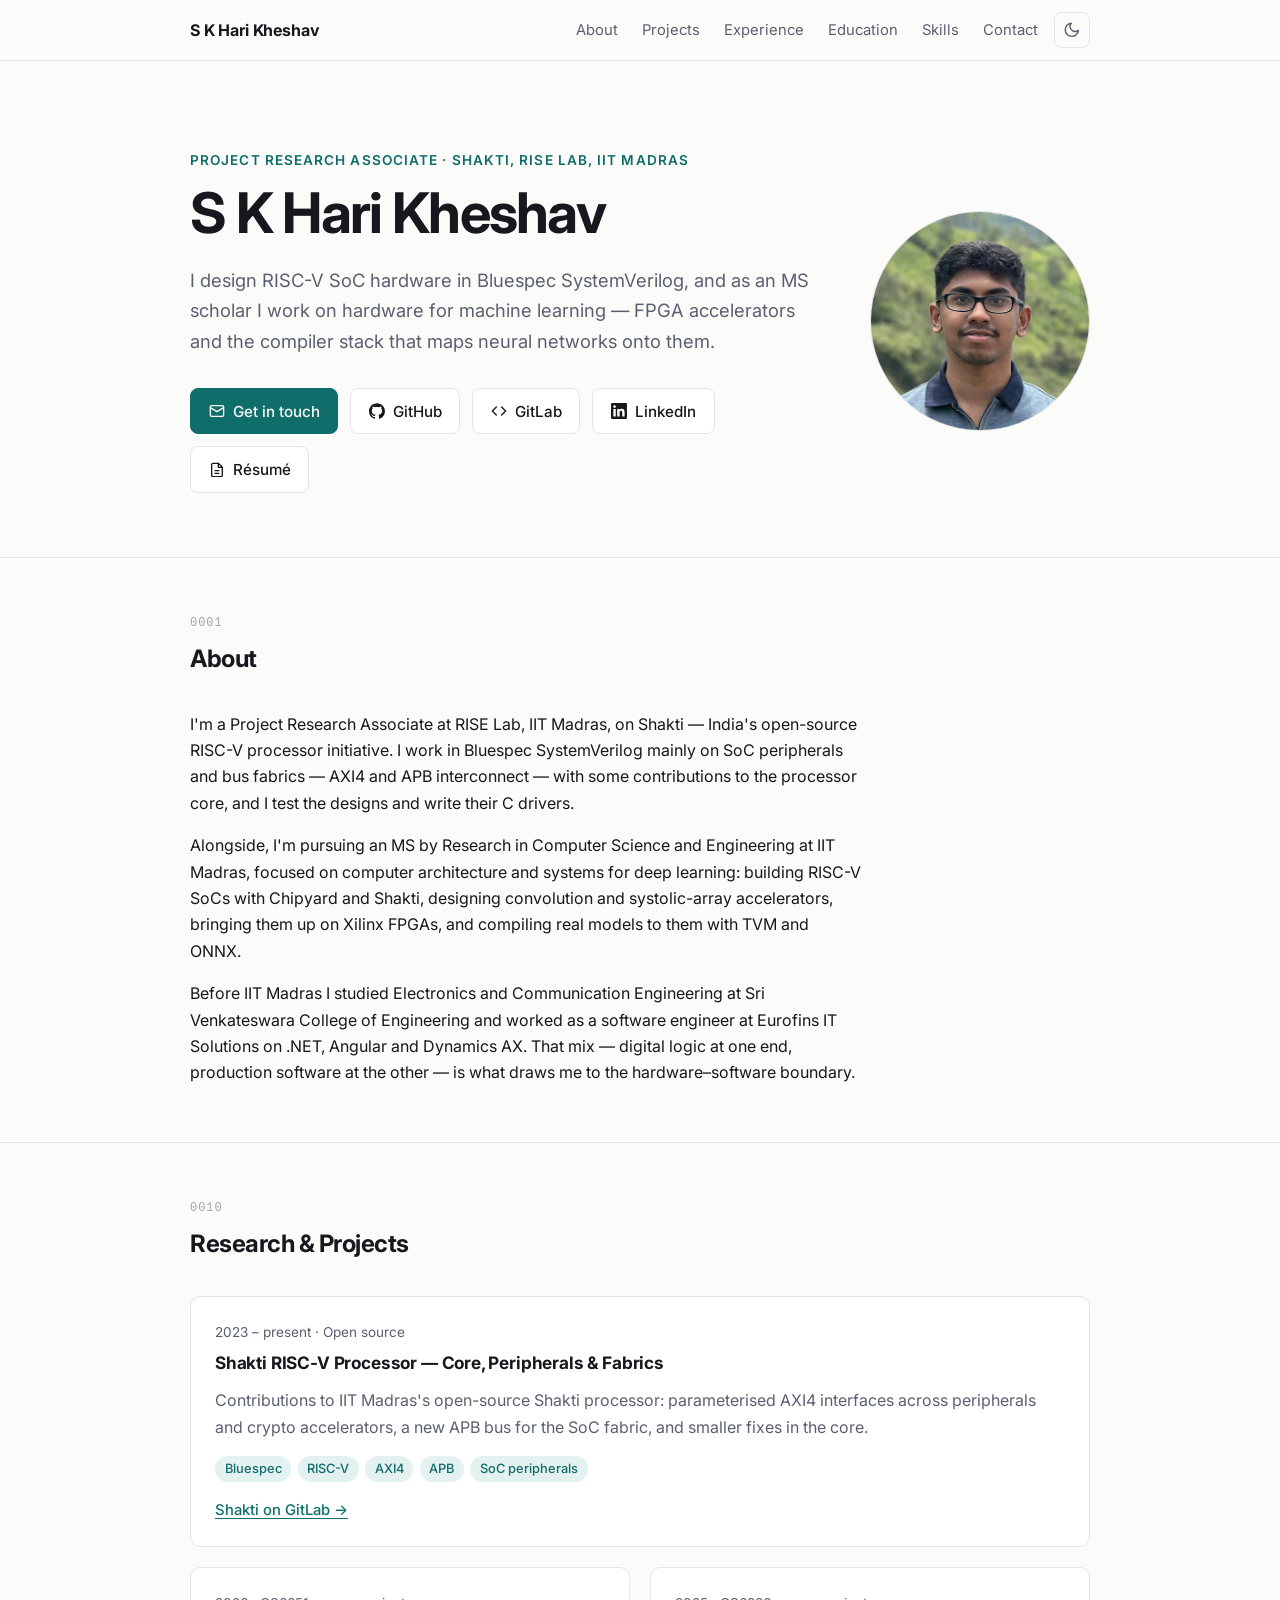
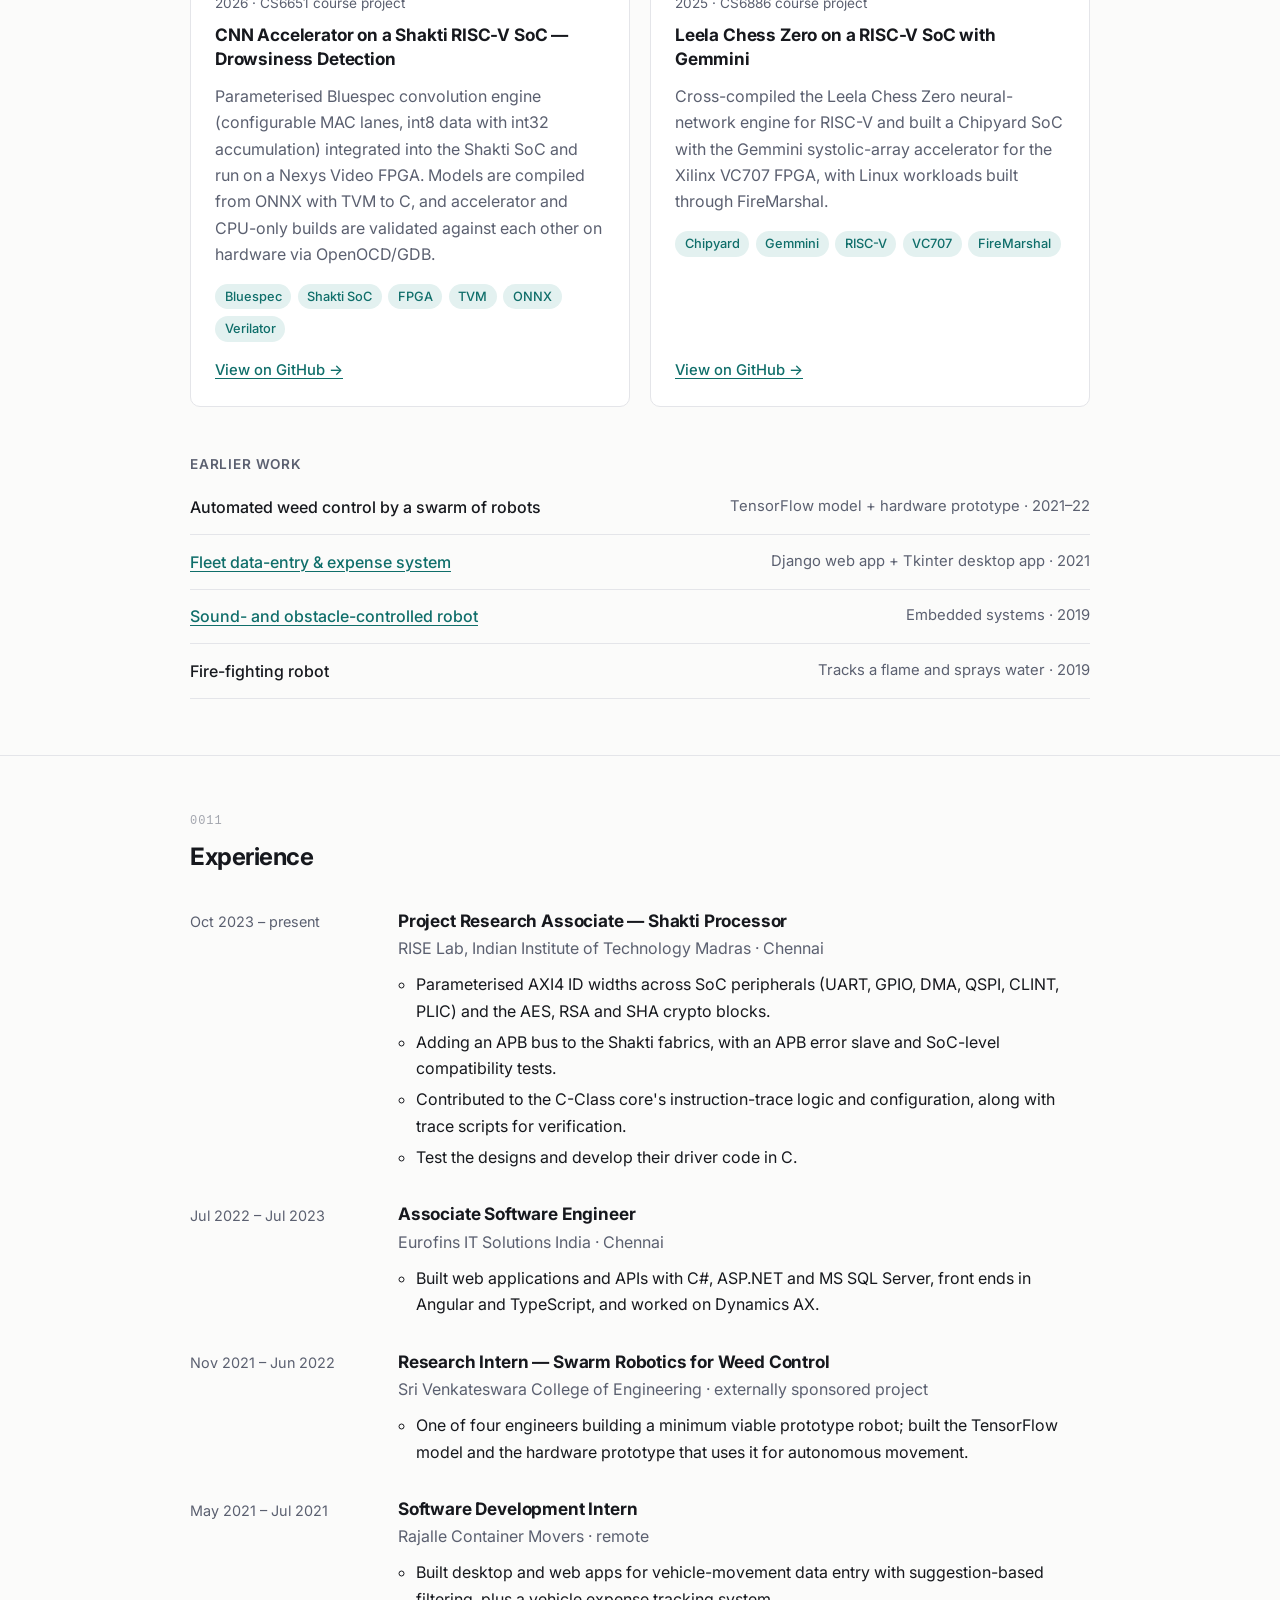
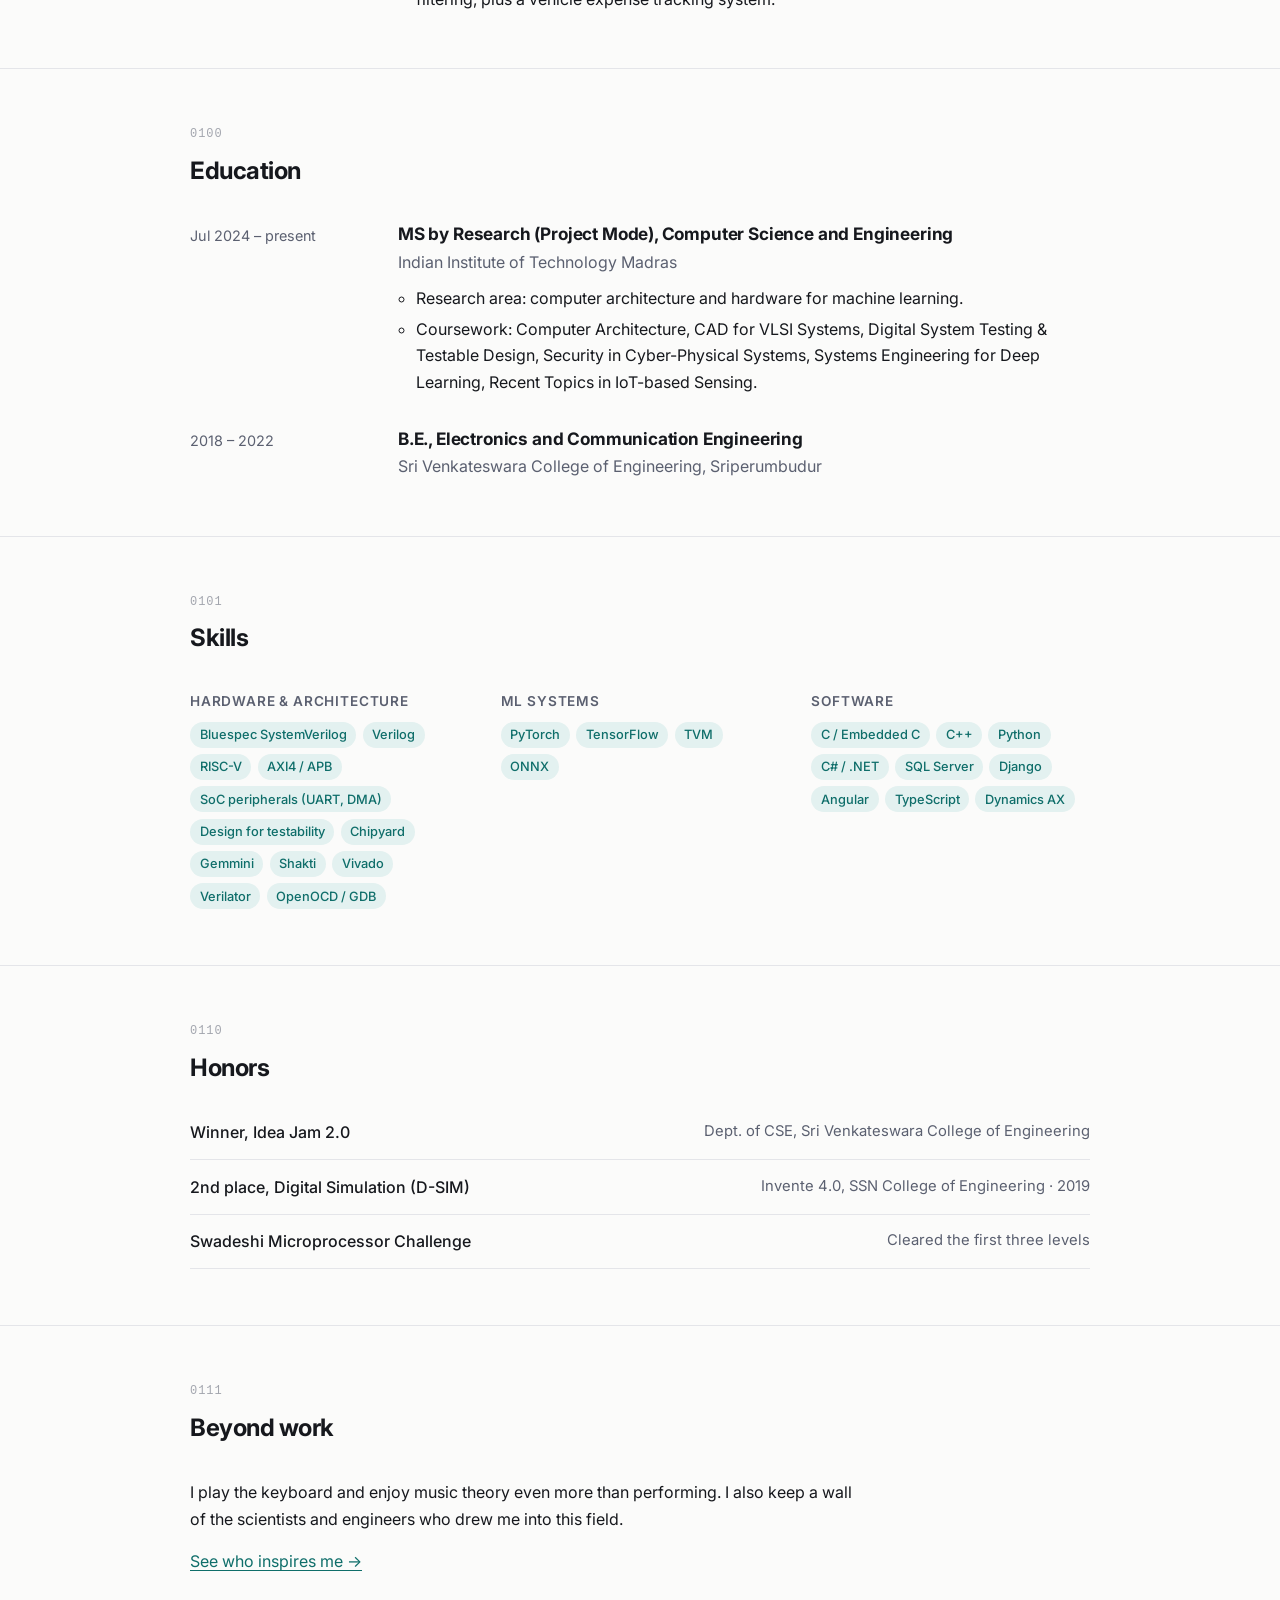
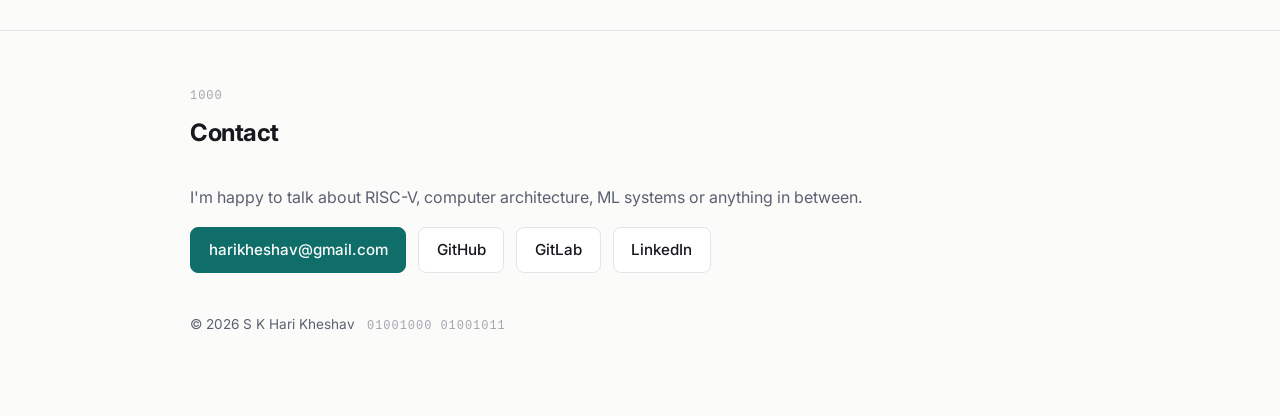
==== index.html @ cce59ae5 "Professional portfolio site" ====
<!DOCTYPE html>
<html lang="en">
<head>
  <meta charset="utf-8">
  <meta name="viewport" content="width=device-width, initial-scale=1">
  <title>S K Hari Kheshav — Hardware for Machine Learning</title>
  <meta name="description" content="S K Hari Kheshav — Project Research Associate on the Shakti processor team at RISE Lab, IIT Madras, and MS scholar working on RISC-V SoCs and hardware for machine learning.">
  <link rel="canonical" href="https://harikheshav.github.io/portfolio/">
  <link rel="icon" href="favicon.svg" type="image/svg+xml">
  <link rel="icon" href="favicon-32.png" type="image/png" sizes="32x32">
  <link rel="apple-touch-icon" href="apple-touch-icon.png">
  <meta name="theme-color" content="#0f6e6a">
  <meta property="og:type" content="website">
  <meta property="og:url" content="https://harikheshav.github.io/portfolio/">
  <meta property="og:title" content="S K Hari Kheshav — Hardware for Machine Learning">
  <meta property="og:description" content="Project Research Associate on Shakti at RISE Lab, IIT Madras. RISC-V SoCs, Bluespec SystemVerilog and hardware for machine learning.">
  <meta property="og:image" content="https://harikheshav.github.io/portfolio/og-image.png">
  <meta property="og:image:width" content="1200">
  <meta property="og:image:height" content="630">
  <meta property="og:image:alt" content="S K Hari Kheshav — RISC-V SoCs, Bluespec SystemVerilog, hardware for ML">
  <meta name="twitter:card" content="summary_large_image">
  <link rel="preconnect" href="https://fonts.googleapis.com">
  <link rel="preconnect" href="https://fonts.gstatic.com" crossorigin>
  <link href="https://fonts.googleapis.com/css2?family=Inter:wght@400;500;600;700&display=swap" rel="stylesheet">
  <script>
    // Apply a saved theme before first paint to avoid a flash
    try { const t = localStorage.getItem('theme'); if (t) document.documentElement.dataset.theme = t; } catch (e) {}
  </script>
  <link rel="stylesheet" href="style.css">
</head>
<body>
  <header class="site-header">
    <nav class="container" aria-label="Main">
      <a class="brand" href="#top">S K Hari Kheshav</a>
      <button class="theme-toggle" type="button" aria-label="Toggle dark mode">
        <svg class="moon" viewBox="0 0 24 24" aria-hidden="true"><path d="M21 12.8A9 9 0 1 1 11.2 3a7 7 0 0 0 9.8 9.8z"/></svg>
        <svg class="sun" viewBox="0 0 24 24" aria-hidden="true"><circle cx="12" cy="12" r="4"/><path d="M12 2v2M12 20v2M4.9 4.9l1.4 1.4M17.7 17.7l1.4 1.4M2 12h2M20 12h2M4.9 19.1l1.4-1.4M17.7 6.3l1.4-1.4"/></svg>
      </button>
      <button class="menu-toggle" type="button" aria-expanded="false" aria-controls="site-menu" aria-label="Menu">
        <svg viewBox="0 0 24 24" aria-hidden="true"><path class="bars" d="M4 7h16M4 12h16M4 17h16"/><path class="cross" d="M6 6l12 12M18 6 6 18"/></svg>
      </button>
      <ul id="site-menu">
        <li><a href="#about">About</a></li>
        <li><a href="#projects">Projects</a></li>
        <li><a href="#experience">Experience</a></li>
        <li><a href="#education">Education</a></li>
        <li><a href="#skills">Skills</a></li>
        <li><a href="#contact">Contact</a></li>
      </ul>
    </nav>
  </header>

  <main id="top">
    <div class="hero container">
      <picture class="avatar">
        <source srcset="profile.webp" type="image/webp">
        <img src="profile.jpg" alt="S K Hari Kheshav" width="480" height="480">
      </picture>
      <div class="hero-text">
      <p class="eyebrow">Project Research Associate · Shakti, RISE Lab, IIT Madras</p>
      <h1>S K Hari Kheshav</h1>
      <p class="lede">I design RISC-V SoC hardware in Bluespec SystemVerilog, and as an MS scholar I work on hardware for machine learning — FPGA accelerators and the compiler stack that maps neural networks onto them.</p>
      <div class="actions">
        <a class="btn primary" href="mailto:harikheshav@gmail.com">
          <svg class="stroke" viewBox="0 0 24 24" aria-hidden="true"><rect x="2" y="4" width="20" height="16" rx="2"/><path d="m22 7-10 6L2 7"/></svg>
          Get in touch
        </a>
        <a class="btn" href="https://github.com/Harikheshav" target="_blank" rel="noopener">
          <svg viewBox="0 0 24 24" aria-hidden="true"><path d="M12 .297c-6.63 0-12 5.373-12 12 0 5.303 3.438 9.8 8.205 11.385.6.113.82-.258.82-.577 0-.285-.01-1.04-.015-2.04-3.338.724-4.042-1.61-4.042-1.61C4.422 18.07 3.633 17.7 3.633 17.7c-1.087-.744.084-.729.084-.729 1.205.084 1.838 1.236 1.838 1.236 1.07 1.835 2.809 1.305 3.495.998.108-.776.417-1.305.76-1.605-2.665-.3-5.466-1.332-5.466-5.93 0-1.31.465-2.38 1.235-3.22-.135-.303-.54-1.523.105-3.176 0 0 1.005-.322 3.3 1.23.96-.267 1.98-.399 3-.405 1.02.006 2.04.138 3 .405 2.28-1.552 3.285-1.23 3.285-1.23.645 1.653.24 2.873.12 3.176.765.84 1.23 1.91 1.23 3.22 0 4.61-2.805 5.625-5.475 5.92.42.36.81 1.096.81 2.22 0 1.606-.015 2.896-.015 3.286 0 .315.21.69.825.57C20.565 22.092 24 17.592 24 12.297c0-6.627-5.373-12-12-12"/></svg>
          GitHub
        </a>
        <a class="btn" href="https://gitlab.com/harikheshav" target="_blank" rel="noopener">
          <svg class="stroke" viewBox="0 0 24 24" aria-hidden="true"><path d="m16 18 6-6-6-6M8 6l-6 6 6 6"/></svg>
          GitLab
        </a>
        <a class="btn" href="https://www.linkedin.com/in/hari-kheshav-s-k-464154171/" target="_blank" rel="noopener">
          <svg viewBox="0 0 24 24" aria-hidden="true"><path d="M20.447 20.452h-3.554v-5.569c0-1.328-.027-3.037-1.852-3.037-1.853 0-2.136 1.445-2.136 2.939v5.667H9.351V9h3.414v1.561h.046c.477-.9 1.637-1.85 3.37-1.85 3.601 0 4.267 2.37 4.267 5.455v6.286zM5.337 7.433c-1.144 0-2.063-.926-2.063-2.065 0-1.138.92-2.063 2.063-2.063 1.14 0 2.064.925 2.064 2.063 0 1.139-.925 2.065-2.064 2.065zm1.782 13.019H3.555V9h3.564v11.452zM22.225 0H1.771C.792 0 0 .774 0 1.729v20.542C0 23.227.792 24 1.771 24h20.451C23.2 24 24 23.227 24 22.271V1.729C24 .774 23.2 0 22.222 0h.003z"/></svg>
          LinkedIn
        </a>
        <a class="btn" href="Resume.pdf" target="_blank" rel="noopener">
          <svg class="stroke" viewBox="0 0 24 24" aria-hidden="true"><path d="M14 2H6a2 2 0 0 0-2 2v16a2 2 0 0 0 2 2h12a2 2 0 0 0 2-2V8z"/><path d="M14 2v6h6M9 13h6M9 17h6"/></svg>
          Résumé
        </a>
      </div>
      </div>
    </div>

    <section id="about">
      <div class="container">
        <h2><span class="bin" aria-hidden="true">0001</span>About</h2>
        <div class="prose">
          <p>I'm a Project Research Associate at RISE Lab, IIT Madras, on Shakti — India's open-source RISC-V processor initiative. I work in Bluespec SystemVerilog mainly on SoC peripherals and bus fabrics — AXI4 and APB interconnect — with some contributions to the processor core, and I test the designs and write their C drivers.</p>
          <p>Alongside, I'm pursuing an MS by Research in Computer Science and Engineering at IIT Madras, focused on computer architecture and systems for deep learning: building RISC-V SoCs with Chipyard and Shakti, designing convolution and systolic-array accelerators, bringing them up on Xilinx FPGAs, and compiling real models to them with TVM and ONNX.</p>
          <p>Before IIT Madras I studied Electronics and Communication Engineering at Sri Venkateswara College of Engineering and worked as a software engineer at Eurofins IT Solutions on .NET, Angular and Dynamics AX. That mix — digital logic at one end, production software at the other — is what draws me to the hardware–software boundary.</p>
        </div>
      </div>
    </section>

    <section id="projects">
      <div class="container">
        <h2><span class="bin" aria-hidden="true">0010</span>Research &amp; Projects</h2>
        <div class="cards">
          <article class="card featured">
            <p class="meta">2023 – present · Open source</p>
            <h3>Shakti RISC-V Processor — Core, Peripherals &amp; Fabrics</h3>
            <p>Contributions to IIT Madras's open-source Shakti processor: parameterised AXI4 interfaces across peripherals and crypto accelerators, a new APB bus for the SoC fabric, and smaller fixes in the core.</p>
            <ul class="tags"><li>Bluespec</li><li>RISC-V</li><li>AXI4</li><li>APB</li><li>SoC peripherals</li></ul>
            <p class="links"><a href="https://gitlab.com/shaktiproject" target="_blank" rel="noopener">Shakti on GitLab →</a></p>
          </article>

          <article class="card">
            <p class="meta">2026 · CS6651 course project</p>
            <h3>CNN Accelerator on a Shakti RISC-V SoC — Drowsiness Detection</h3>
            <p>Parameterised Bluespec convolution engine (configurable MAC lanes, int8 data with int32 accumulation) integrated into the Shakti SoC and run on a Nexys Video FPGA. Models are compiled from ONNX with TVM to C, and accelerator and CPU-only builds are validated against each other on hardware via OpenOCD/GDB.</p>
            <ul class="tags"><li>Bluespec</li><li>Shakti SoC</li><li>FPGA</li><li>TVM</li><li>ONNX</li><li>Verilator</li></ul>
            <p class="links"><a href="https://github.com/Harikheshav/Drowsiness-Detection" target="_blank" rel="noopener">View on GitHub →</a></p>
          </article>

          <article class="card">
            <p class="meta">2025 · CS6886 course project</p>
            <h3>Leela Chess Zero on a RISC-V SoC with Gemmini</h3>
            <p>Cross-compiled the Leela Chess Zero neural-network engine for RISC-V and built a Chipyard SoC with the Gemmini systolic-array accelerator for the Xilinx VC707 FPGA, with Linux workloads built through FireMarshal.</p>
            <ul class="tags"><li>Chipyard</li><li>Gemmini</li><li>RISC-V</li><li>VC707</li><li>FireMarshal</li></ul>
            <p class="links"><a href="https://github.com/Harikheshav/CS6886_CourseProject" target="_blank" rel="noopener">View on GitHub →</a></p>
          </article>
        </div>

        <h3 class="subhead">Earlier work</h3>
        <ul class="compact">
          <li>
            <span class="what">Automated weed control by a swarm of robots</span>
            <span class="detail">TensorFlow model + hardware prototype · 2021–22</span>
          </li>
          <li>
            <span class="what"><a href="https://github.com/Harikheshav/RCM_Specifics_2.0" target="_blank" rel="noopener">Fleet data-entry &amp; expense system</a></span>
            <span class="detail">Django web app + Tkinter desktop app · 2021</span>
          </li>
          <li>
            <span class="what"><a href="https://www.youtube.com/watch?v=8vL616bVkdg" target="_blank" rel="noopener">Sound- and obstacle-controlled robot</a></span>
            <span class="detail">Embedded systems · 2019</span>
          </li>
          <li>
            <span class="what">Fire-fighting robot</span>
            <span class="detail">Tracks a flame and sprays water · 2019</span>
          </li>
        </ul>
      </div>
    </section>

    <section id="experience">
      <div class="container">
        <h2><span class="bin" aria-hidden="true">0011</span>Experience</h2>
        <ol class="entries">
          <li class="entry">
            <span class="when">Oct 2023 – present</span>
            <div>
              <h3>Project Research Associate — Shakti Processor</h3>
              <p class="org">RISE Lab, Indian Institute of Technology Madras · Chennai</p>
              <ul>
                <li>Parameterised AXI4 ID widths across SoC peripherals (UART, GPIO, DMA, QSPI, CLINT, PLIC) and the AES, RSA and SHA crypto blocks.</li>
                <li>Adding an APB bus to the Shakti fabrics, with an APB error slave and SoC-level compatibility tests.</li>
                <li>Contributed to the C-Class core's instruction-trace logic and configuration, along with trace scripts for verification.</li>
                <li>Test the designs and develop their driver code in C.</li>
              </ul>
            </div>
          </li>
          <li class="entry">
            <span class="when">Jul 2022 – Jul 2023</span>
            <div>
              <h3>Associate Software Engineer</h3>
              <p class="org">Eurofins IT Solutions India · Chennai</p>
              <ul>
                <li>Built web applications and APIs with C#, ASP.NET and MS SQL Server, front ends in Angular and TypeScript, and worked on Dynamics AX.</li>
              </ul>
            </div>
          </li>
          <li class="entry">
            <span class="when">Nov 2021 – Jun 2022</span>
            <div>
              <h3>Research Intern — Swarm Robotics for Weed Control</h3>
              <p class="org">Sri Venkateswara College of Engineering · externally sponsored project</p>
              <ul>
                <li>One of four engineers building a minimum viable prototype robot; built the TensorFlow model and the hardware prototype that uses it for autonomous movement.</li>
              </ul>
            </div>
          </li>
          <li class="entry">
            <span class="when">May 2021 – Jul 2021</span>
            <div>
              <h3>Software Development Intern</h3>
              <p class="org">Rajalle Container Movers · remote</p>
              <ul>
                <li>Built desktop and web apps for vehicle-movement data entry with suggestion-based filtering, plus a vehicle expense tracking system.</li>
              </ul>
            </div>
          </li>
        </ol>
      </div>
    </section>

    <section id="education">
      <div class="container">
        <h2><span class="bin" aria-hidden="true">0100</span>Education</h2>
        <ol class="entries">
          <li class="entry">
            <span class="when">Jul 2024 – present</span>
            <div>
              <h3>MS by Research (Project Mode), Computer Science and Engineering</h3>
              <p class="org">Indian Institute of Technology Madras</p>
              <ul>
                <li>Research area: computer architecture and hardware for machine learning.</li>
                <li>Coursework: Computer Architecture, CAD for VLSI Systems, Digital System Testing &amp; Testable Design, Security in Cyber-Physical Systems, Systems Engineering for Deep Learning, Recent Topics in IoT-based Sensing.</li>
              </ul>
            </div>
          </li>
          <li class="entry">
            <span class="when">2018 – 2022</span>
            <div>
              <h3>B.E., Electronics and Communication Engineering</h3>
              <p class="org">Sri Venkateswara College of Engineering, Sriperumbudur</p>
            </div>
          </li>
        </ol>
      </div>
    </section>

    <section id="skills">
      <div class="container">
        <h2><span class="bin" aria-hidden="true">0101</span>Skills</h2>
        <dl class="skills">
          <div>
            <dt>Hardware &amp; architecture</dt>
            <dd><ul class="tags"><li>Bluespec SystemVerilog</li><li>Verilog</li><li>RISC-V</li><li>AXI4 / APB</li><li>SoC peripherals (UART, DMA)</li><li>Design for testability</li><li>Chipyard</li><li>Gemmini</li><li>Shakti</li><li>Vivado</li><li>Verilator</li><li>OpenOCD / GDB</li></ul></dd>
          </div>
          <div>
            <dt>ML systems</dt>
            <dd><ul class="tags"><li>PyTorch</li><li>TensorFlow</li><li>TVM</li><li>ONNX</li></ul></dd>
          </div>
          <div>
            <dt>Software</dt>
            <dd><ul class="tags"><li>C / Embedded C</li><li>C++</li><li>Python</li><li>C# / .NET</li><li>SQL Server</li><li>Django</li><li>Angular</li><li>TypeScript</li><li>Dynamics AX</li></ul></dd>
          </div>
        </dl>
      </div>
    </section>

    <section id="honors">
      <div class="container">
        <h2><span class="bin" aria-hidden="true">0110</span>Honors</h2>
        <ul class="compact">
          <li>
            <span class="what">Winner, Idea Jam 2.0</span>
            <span class="detail">Dept. of CSE, Sri Venkateswara College of Engineering</span>
          </li>
          <li>
            <span class="what">2nd place, Digital Simulation (D-SIM)</span>
            <span class="detail">Invente 4.0, SSN College of Engineering · 2019</span>
          </li>
          <li>
            <span class="what">Swadeshi Microprocessor Challenge</span>
            <span class="detail">Cleared the first three levels</span>
          </li>
        </ul>
      </div>
    </section>

    <section id="beyond">
      <div class="container">
        <h2><span class="bin" aria-hidden="true">0111</span>Beyond work</h2>
        <div class="prose">
          <p>I play the keyboard and enjoy music theory even more than performing. I also keep a wall of the scientists and engineers who drew me into this field.</p>
          <p><a href="inspirations.html">See who inspires me →</a></p>
        </div>
      </div>
    </section>
  </main>

  <footer class="site-footer" id="contact">
    <div class="container">
      <h2><span class="bin" aria-hidden="true">1000</span>Contact</h2>
      <p class="prose muted">I'm happy to talk about RISC-V, computer architecture, ML systems or anything in between.</p>
      <div class="actions">
        <a class="btn primary" href="mailto:harikheshav@gmail.com">harikheshav@gmail.com</a>
        <a class="btn" href="https://github.com/Harikheshav" target="_blank" rel="noopener">GitHub</a>
        <a class="btn" href="https://gitlab.com/harikheshav" target="_blank" rel="noopener">GitLab</a>
        <a class="btn" href="https://www.linkedin.com/in/hari-kheshav-s-k-464154171/" target="_blank" rel="noopener">LinkedIn</a>
      </div>
      <p class="fine">© 2026 S K Hari Kheshav <span class="bin-sig" title="HK" aria-hidden="true">01001000 01001011</span></p>
    </div>
  </footer>

  <script>
    // Theme toggle: flip between light and dark and remember the choice
    const root = document.documentElement;
    const dark = window.matchMedia('(prefers-color-scheme: dark)');
    document.querySelector('.theme-toggle').addEventListener('click', () => {
      const current = root.dataset.theme || (dark.matches ? 'dark' : 'light');
      const next = current === 'dark' ? 'light' : 'dark';
      root.dataset.theme = next;
      try { localStorage.setItem('theme', next); } catch (e) {}
    });

    // Mobile menu: toggle, and close after choosing a section or pressing Escape
    const toggle = document.querySelector('.menu-toggle');
    const menu = document.getElementById('site-menu');
    const setOpen = open => {
      toggle.setAttribute('aria-expanded', open);
      menu.classList.toggle('open', open);
    };
    toggle.addEventListener('click', () => setOpen(toggle.getAttribute('aria-expanded') !== 'true'));
    menu.addEventListener('click', e => { if (e.target.closest('a')) setOpen(false); });
    document.addEventListener('keydown', e => {
      if (e.key === 'Escape' && menu.classList.contains('open')) { setOpen(false); toggle.focus(); }
    });
  </script>
</body>
</html>
---- style.css ----
*, *::before, *::after { box-sizing: border-box; }

:root {
  --bg: #fbfbfa;
  --surface: #ffffff;
  --text: #16181d;
  --muted: #5b6070;
  --border: #e4e5e9;
  --accent: #0f6e6a;
  --accent-soft: #e3f1f0;
  --radius: 10px;
  --max: 940px;
  color-scheme: light;
}

/* Dark theme: chosen with the toggle, or by the system when no choice is saved */
:root[data-theme="dark"] {
  --bg: #0f1115;
  --surface: #161920;
  --text: #e8e9ec;
  --muted: #9aa0ad;
  --border: #262a33;
  --accent: #4fc1b9;
  --accent-soft: #15302f;
  color-scheme: dark;
}

@media (prefers-color-scheme: dark) {
  :root:not([data-theme="light"]) {
    --bg: #0f1115;
    --surface: #161920;
    --text: #e8e9ec;
    --muted: #9aa0ad;
    --border: #262a33;
    --accent: #4fc1b9;
    --accent-soft: #15302f;
    color-scheme: dark;
  }
}

html { scroll-behavior: smooth; scroll-padding-top: 4.5rem; }

@media (prefers-reduced-motion: reduce) {
  html { scroll-behavior: auto; }
}

body {
  margin: 0;
  font-family: "Inter", system-ui, -apple-system, "Segoe UI", Roboto, sans-serif;
  font-size: 1rem;
  line-height: 1.65;
  color: var(--text);
  background: var(--bg);
  -webkit-font-smoothing: antialiased;
}

a { color: var(--accent); text-underline-offset: 3px; }

a:hover { text-decoration-thickness: 2px; }

:focus-visible {
  outline: 2px solid var(--accent);
  outline-offset: 3px;
  border-radius: 4px;
}

.container {
  max-width: var(--max);
  margin: 0 auto;
  padding: 0 1.25rem;
}

/* ---------- Header ---------- */

.site-header {
  position: sticky;
  top: 0;
  z-index: 10;
  background: color-mix(in srgb, var(--bg) 85%, transparent);
  backdrop-filter: saturate(180%) blur(10px);
  border-bottom: 1px solid var(--border);
}

.site-header .container {
  display: flex;
  align-items: center;
  justify-content: space-between;
  gap: 1rem;
  height: 3.75rem;
}

.brand {
  margin-right: auto;
  font-weight: 700;
  letter-spacing: -0.01em;
  color: var(--text);
  text-decoration: none;
}

.site-header ul {
  display: flex;
  gap: 1.5rem;
  list-style: none;
  margin: 0;
  padding: 0;
  font-size: 0.925rem;
}

.site-header ul a {
  color: var(--muted);
  text-decoration: none;
}

.site-header ul a:hover { color: var(--text); }

.menu-toggle { display: none; }

@media (max-width: 720px) {
  .site-header nav { position: relative; }

  .menu-toggle {
    display: inline-flex;
    align-items: center;
    justify-content: center;
    width: 2.5rem;
    height: 2.5rem;
    margin-right: -0.5rem;
    padding: 0;
    border: 0;
    border-radius: 8px;
    background: none;
    color: var(--text);
    cursor: pointer;
  }

  .menu-toggle:hover { background: var(--accent-soft); }

  .menu-toggle svg {
    width: 1.4rem;
    height: 1.4rem;
    fill: none;
    stroke: currentColor;
    stroke-width: 2;
    stroke-linecap: round;
  }

  .menu-toggle .cross,
  .menu-toggle[aria-expanded="true"] .bars { display: none; }

  .menu-toggle[aria-expanded="true"] .cross { display: inline; }

  .site-header ul {
    display: none;
    position: absolute;
    top: 100%;
    left: 0;
    right: 0;
    flex-direction: column;
    gap: 0;
    padding: 0.5rem 1.25rem 1rem;
    background: var(--bg);
    border-bottom: 1px solid var(--border);
    box-shadow: 0 12px 24px rgb(0 0 0 / 0.08);
  }

  .site-header ul.open { display: flex; }

  .site-header ul a {
    display: block;
    padding: 0.7rem 0;
    font-size: 1rem;
    color: var(--text);
  }

  .site-header li + li { border-top: 1px solid var(--border); }
}

/* ---------- Hero ---------- */

.hero {
  display: grid;
  grid-template-columns: 1fr auto;
  align-items: center;
  gap: 3rem;
  padding-top: 5.5rem;
  padding-bottom: 4rem;
}

.hero-text { order: -1; }

.avatar img {
  display: block;
  width: 220px;
  height: 220px;
  border-radius: 50%;
  background: var(--accent-soft);
  border: 1px solid var(--border);
  object-fit: cover;
}

@media (max-width: 720px) {
  .hero { grid-template-columns: 1fr; gap: 1.5rem; padding-top: 3rem; }
  .hero-text { order: 0; }
  .avatar img { width: 112px; height: 112px; }
}

.eyebrow {
  margin: 0 0 0.75rem;
  font-size: 0.85rem;
  font-weight: 600;
  letter-spacing: 0.08em;
  text-transform: uppercase;
  color: var(--accent);
}

.hero h1 {
  margin: 0;
  font-size: clamp(2.25rem, 6vw, 3.5rem);
  line-height: 1.1;
  letter-spacing: -0.03em;
}

.lede {
  max-width: 40rem;
  margin: 1.25rem 0 2rem;
  font-size: 1.15rem;
  color: var(--muted);
}

.actions {
  display: flex;
  flex-wrap: wrap;
  gap: 0.75rem;
}

.btn {
  display: inline-flex;
  align-items: center;
  gap: 0.5rem;
  padding: 0.6rem 1.1rem;
  border: 1px solid var(--border);
  border-radius: 8px;
  font-size: 0.95rem;
  font-weight: 500;
  color: var(--text);
  background: var(--surface);
  text-decoration: none;
  transition: border-color 0.15s, background-color 0.15s;
}

.btn:hover { border-color: var(--accent); }

.btn.primary {
  background: var(--accent);
  border-color: var(--accent);
  color: var(--bg);
}

.btn.primary:hover { filter: brightness(1.08); }

.btn svg { width: 1.05em; height: 1.05em; fill: currentColor; }

/* ---------- Sections ---------- */

section { padding: 3.5rem 0; border-top: 1px solid var(--border); }

h2 {
  margin: 0 0 2rem;
  font-size: 1.5rem;
  letter-spacing: -0.02em;
}

h3 {
  margin: 0;
  font-size: 1.075rem;
  line-height: 1.4;
  letter-spacing: -0.01em;
}

p { margin: 0 0 1rem; }

.muted { color: var(--muted); }

.prose { max-width: 42rem; }

.prose p:last-child { margin-bottom: 0; }

/* ---------- Project cards ---------- */

.cards {
  display: grid;
  grid-template-columns: repeat(auto-fit, minmax(min(100%, 410px), 1fr));
  gap: 1.25rem;
}

.card {
  display: flex;
  flex-direction: column;
  padding: 1.5rem;
  background: var(--surface);
  border: 1px solid var(--border);
  border-radius: var(--radius);
}

.card .meta {
  margin: 0 0 0.5rem;
  font-size: 0.85rem;
  color: var(--muted);
}

.card p { margin: 0.75rem 0 0; color: var(--muted); }

.card .links {
  margin-top: auto;
  padding-top: 1rem;
  font-size: 0.925rem;
  font-weight: 500;
}

.tags {
  display: flex;
  flex-wrap: wrap;
  gap: 0.4rem;
  list-style: none;
  margin: 1rem 0 0;
  padding: 0;
}

.tags li {
  padding: 0.15rem 0.6rem;
  font-size: 0.8rem;
  font-weight: 500;
  color: var(--accent);
  background: var(--accent-soft);
  border-radius: 999px;
}

/* ---------- Timeline (experience / education) ---------- */

.entries { list-style: none; margin: 0; padding: 0; }

.entry {
  display: grid;
  grid-template-columns: 11rem 1fr;
  gap: 0.25rem 2rem;
}

.entry + .entry { margin-top: 2rem; }

.entry .when {
  font-size: 0.9rem;
  color: var(--muted);
  padding-top: 0.1rem;
}

.entry .org { margin: 0.15rem 0 0; color: var(--muted); }

.entry ul { margin: 0.6rem 0 0; padding-left: 1.1rem; }

.entry li + li { margin-top: 0.3rem; }

@media (max-width: 640px) {
  .entry { grid-template-columns: 1fr; }
}

/* ---------- Compact lists ---------- */

.compact { list-style: none; margin: 0; padding: 0; }

.compact li {
  display: flex;
  flex-wrap: wrap;
  justify-content: space-between;
  gap: 0.25rem 1rem;
  padding: 0.85rem 0;
  border-bottom: 1px solid var(--border);
}

.compact li:first-child { padding-top: 0; }

.compact .what { font-weight: 500; }

.compact .detail { color: var(--muted); font-size: 0.925rem; }

/* ---------- Skills ---------- */

.skills {
  display: grid;
  grid-template-columns: repeat(auto-fit, minmax(min(100%, 260px), 1fr));
  gap: 1.75rem 2rem;
  margin: 0;
}

.skills dt {
  margin-bottom: 0.6rem;
  font-size: 0.85rem;
  font-weight: 600;
  letter-spacing: 0.06em;
  text-transform: uppercase;
  color: var(--muted);
}

.skills dd { margin: 0; }

.skills .tags { margin: 0; }

/* ---------- Subheading inside a section ---------- */

.subhead {
  margin: 3rem 0 1.25rem;
  font-size: 0.85rem;
  font-weight: 600;
  letter-spacing: 0.06em;
  text-transform: uppercase;
  color: var(--muted);
}

/* ---------- Footer ---------- */

.site-footer {
  padding: 3.5rem 0 4rem;
  border-top: 1px solid var(--border);
}

.site-footer .fine {
  margin-top: 2.5rem;
  font-size: 0.85rem;
  color: var(--muted);
}

.btn svg.stroke { fill: none; stroke: currentColor; stroke-width: 2; stroke-linecap: round; stroke-linejoin: round; }

.card.featured { grid-column: 1 / -1; }

/* ---------- Inspirations page ---------- */

.page-inspirations { padding: 4rem 0 3rem; }

.page-inspirations .eyebrow a { color: inherit; text-decoration: none; }

.page-inspirations h1 {
  margin: 0;
  font-size: clamp(2rem, 5vw, 2.75rem);
  letter-spacing: -0.03em;
}

.page-inspirations .lede { margin-bottom: 2.5rem; }

/* Every person gets an identical tile */
.people {
  display: grid;
  grid-template-columns: repeat(auto-fill, minmax(124px, 1fr));
  gap: 1.5rem 1rem;
}

.people figure { margin: 0; }

.people img {
  display: block;
  width: 100%;
  height: auto;
  aspect-ratio: 4 / 5;
  object-fit: cover;
  border-radius: 8px;
  border: 1px solid var(--border);
  background: var(--surface);
}

.people figcaption {
  margin-top: 0.5rem;
  font-size: 0.85rem;
  line-height: 1.35;
  text-align: center;
}

@media (max-width: 560px) {
  .people { grid-template-columns: repeat(auto-fill, minmax(96px, 1fr)); gap: 1.25rem 0.75rem; }
  .people figcaption { font-size: 0.8rem; }
}

/* Small, low-key note at the end of the Inspirations page */
.footnote {
  max-width: 40rem;
  margin-top: 3.5rem;
  padding-top: 1.25rem;
  border-top: 1px solid var(--border);
  font-size: 0.8rem;
  line-height: 1.6;
  color: var(--muted);
}

.footnote p { margin: 0 0 0.5rem; }

.footnote a { color: inherit; }

/* The group photo spans two columns and keeps the row height */
.people figure.wide { grid-column: span 2; }

.people figure.wide img { aspect-ratio: 1.69; }

.footnote details { margin-top: 0.75rem; }

.footnote summary { cursor: pointer; }

.footnote ul { margin: 0.5rem 0 0; padding-left: 1.1rem; }

.footnote li { margin: 0.15rem 0; }

/* ---------- Theme toggle ---------- */

.theme-toggle {
  display: inline-flex;
  align-items: center;
  justify-content: center;
  width: 2.25rem;
  height: 2.25rem;
  padding: 0;
  border: 1px solid var(--border);
  border-radius: 8px;
  background: none;
  color: var(--muted);
  cursor: pointer;
}

.theme-toggle:hover { color: var(--text); border-color: var(--accent); }

.theme-toggle svg {
  width: 1.1rem;
  height: 1.1rem;
  fill: none;
  stroke: currentColor;
  stroke-width: 2;
  stroke-linecap: round;
  stroke-linejoin: round;
}

/* Show the moon in light mode and the sun in dark mode */
.theme-toggle .sun { display: none; }
:root[data-theme="dark"] .theme-toggle .sun { display: block; }
:root[data-theme="dark"] .theme-toggle .moon { display: none; }

@media (prefers-color-scheme: dark) {
  :root:not([data-theme="light"]) .theme-toggle .sun { display: block; }
  :root:not([data-theme="light"]) .theme-toggle .moon { display: none; }
}

/* ---------- Binary touches ---------- */

.bin,
.bin-sig {
  font-family: ui-monospace, "SF Mono", Menlo, Consolas, monospace;
  font-weight: 400;
  letter-spacing: 0.08em;
  color: var(--muted);
  opacity: 0.55;
}

.bin {
  display: block;
  margin-bottom: 0.35rem;
  font-size: 0.75rem;
}

.bin-sig { margin-left: 0.5rem; font-size: 0.75rem; }

/* Header order: brand, links, theme toggle, (mobile) menu button */
.site-header ul { order: 1; }
.theme-toggle { order: 2; }
.menu-toggle { order: 3; }
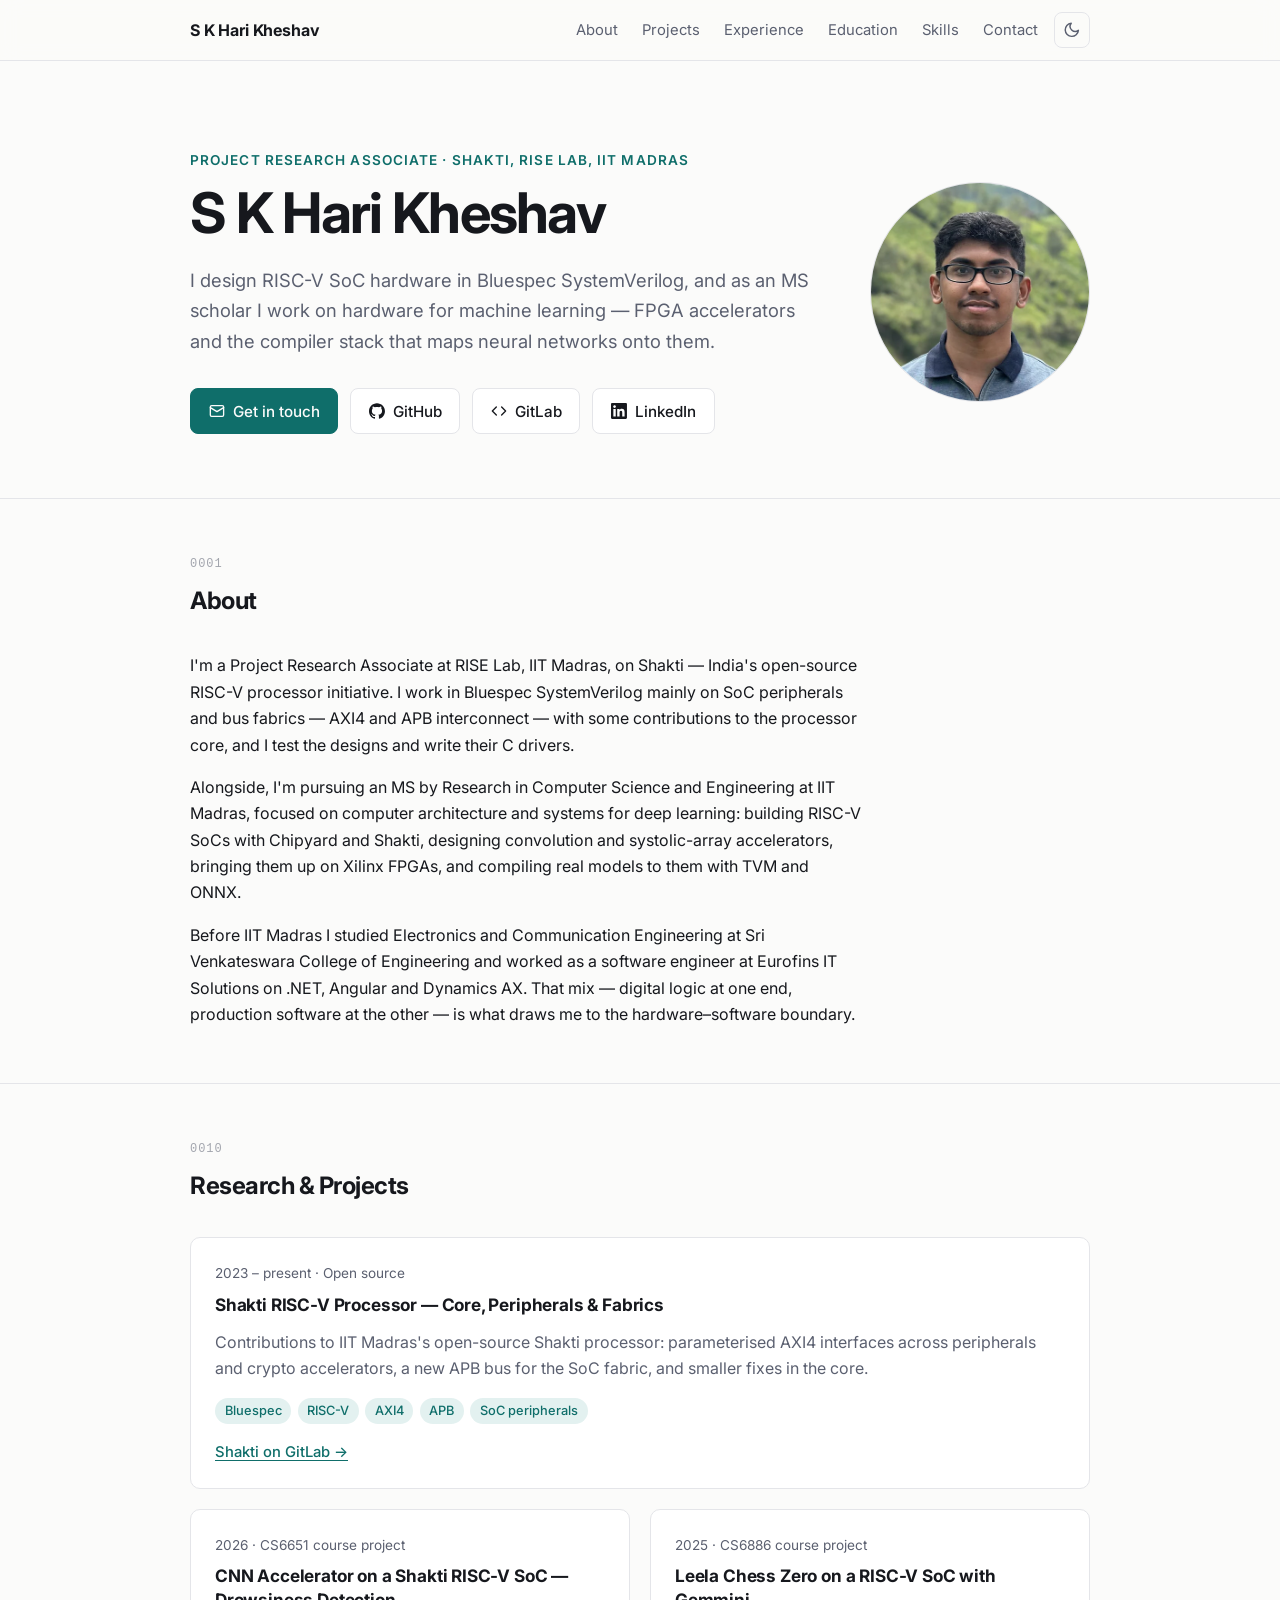
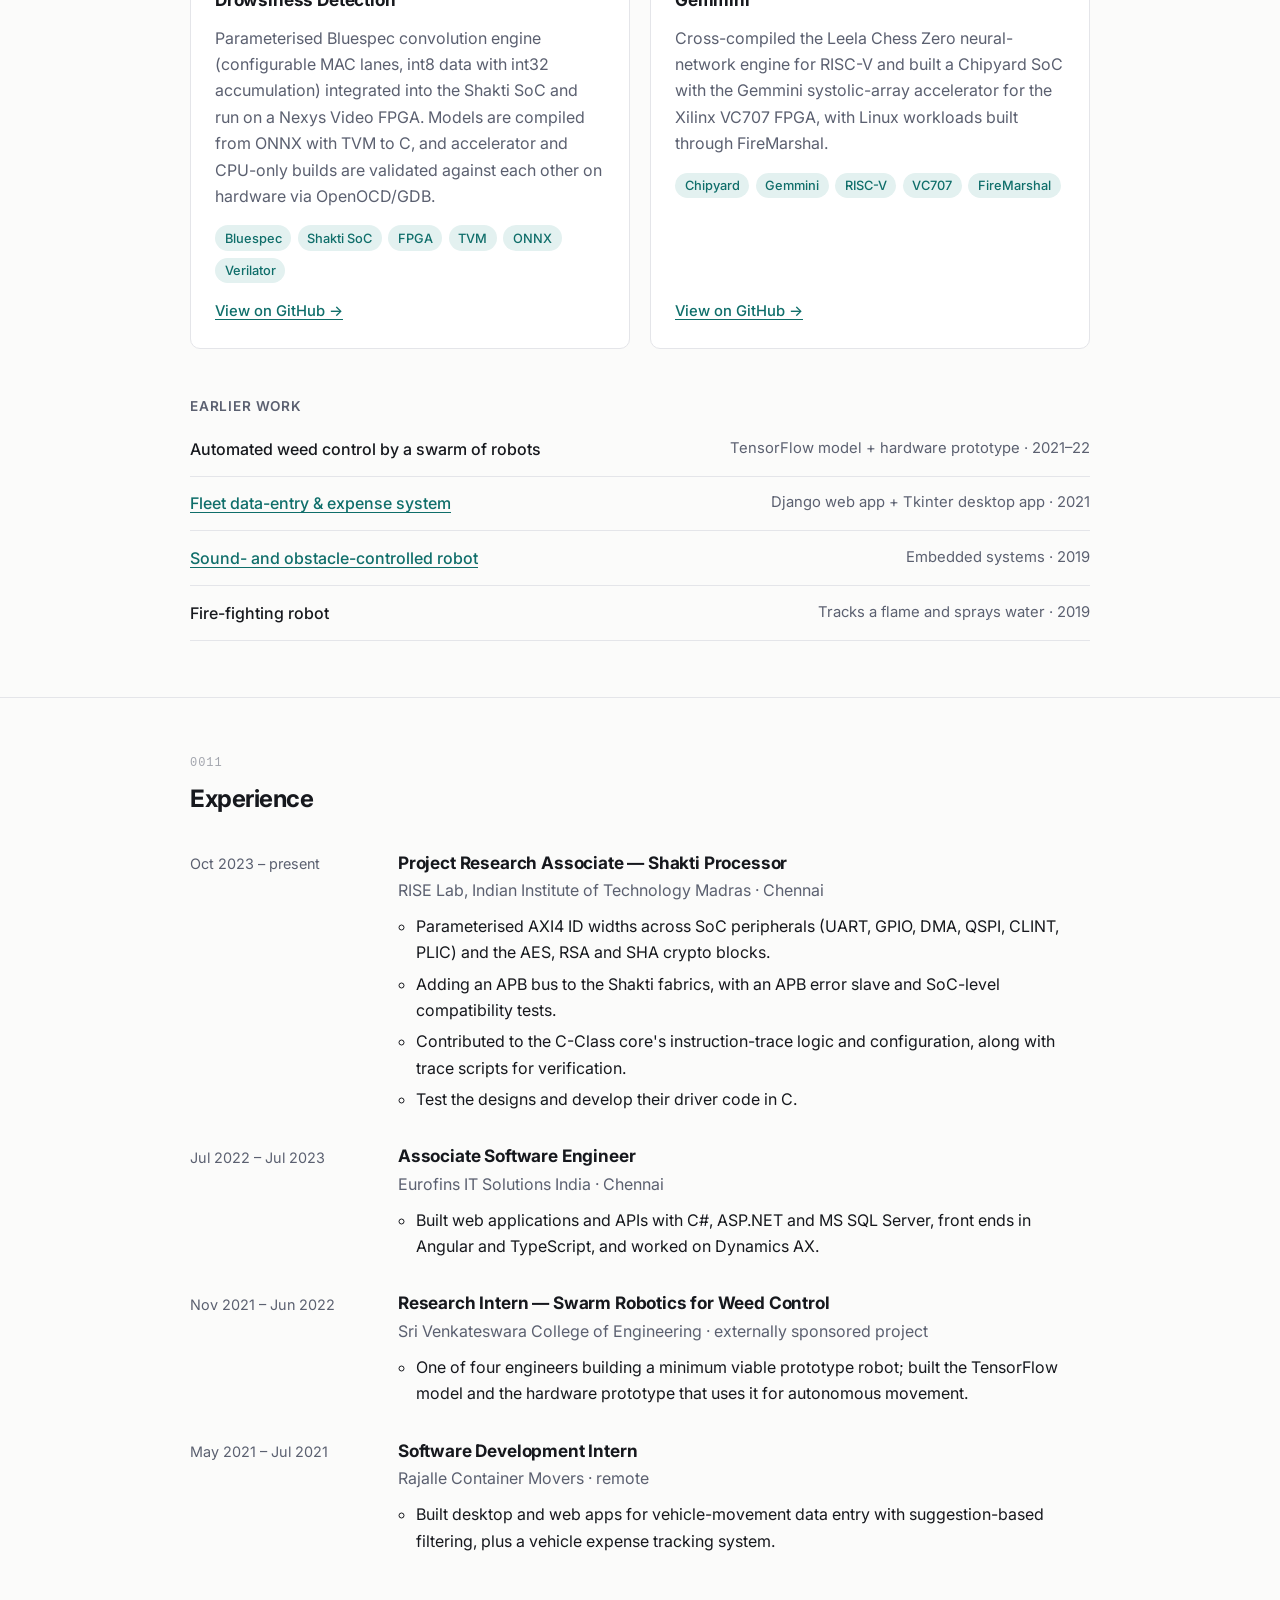
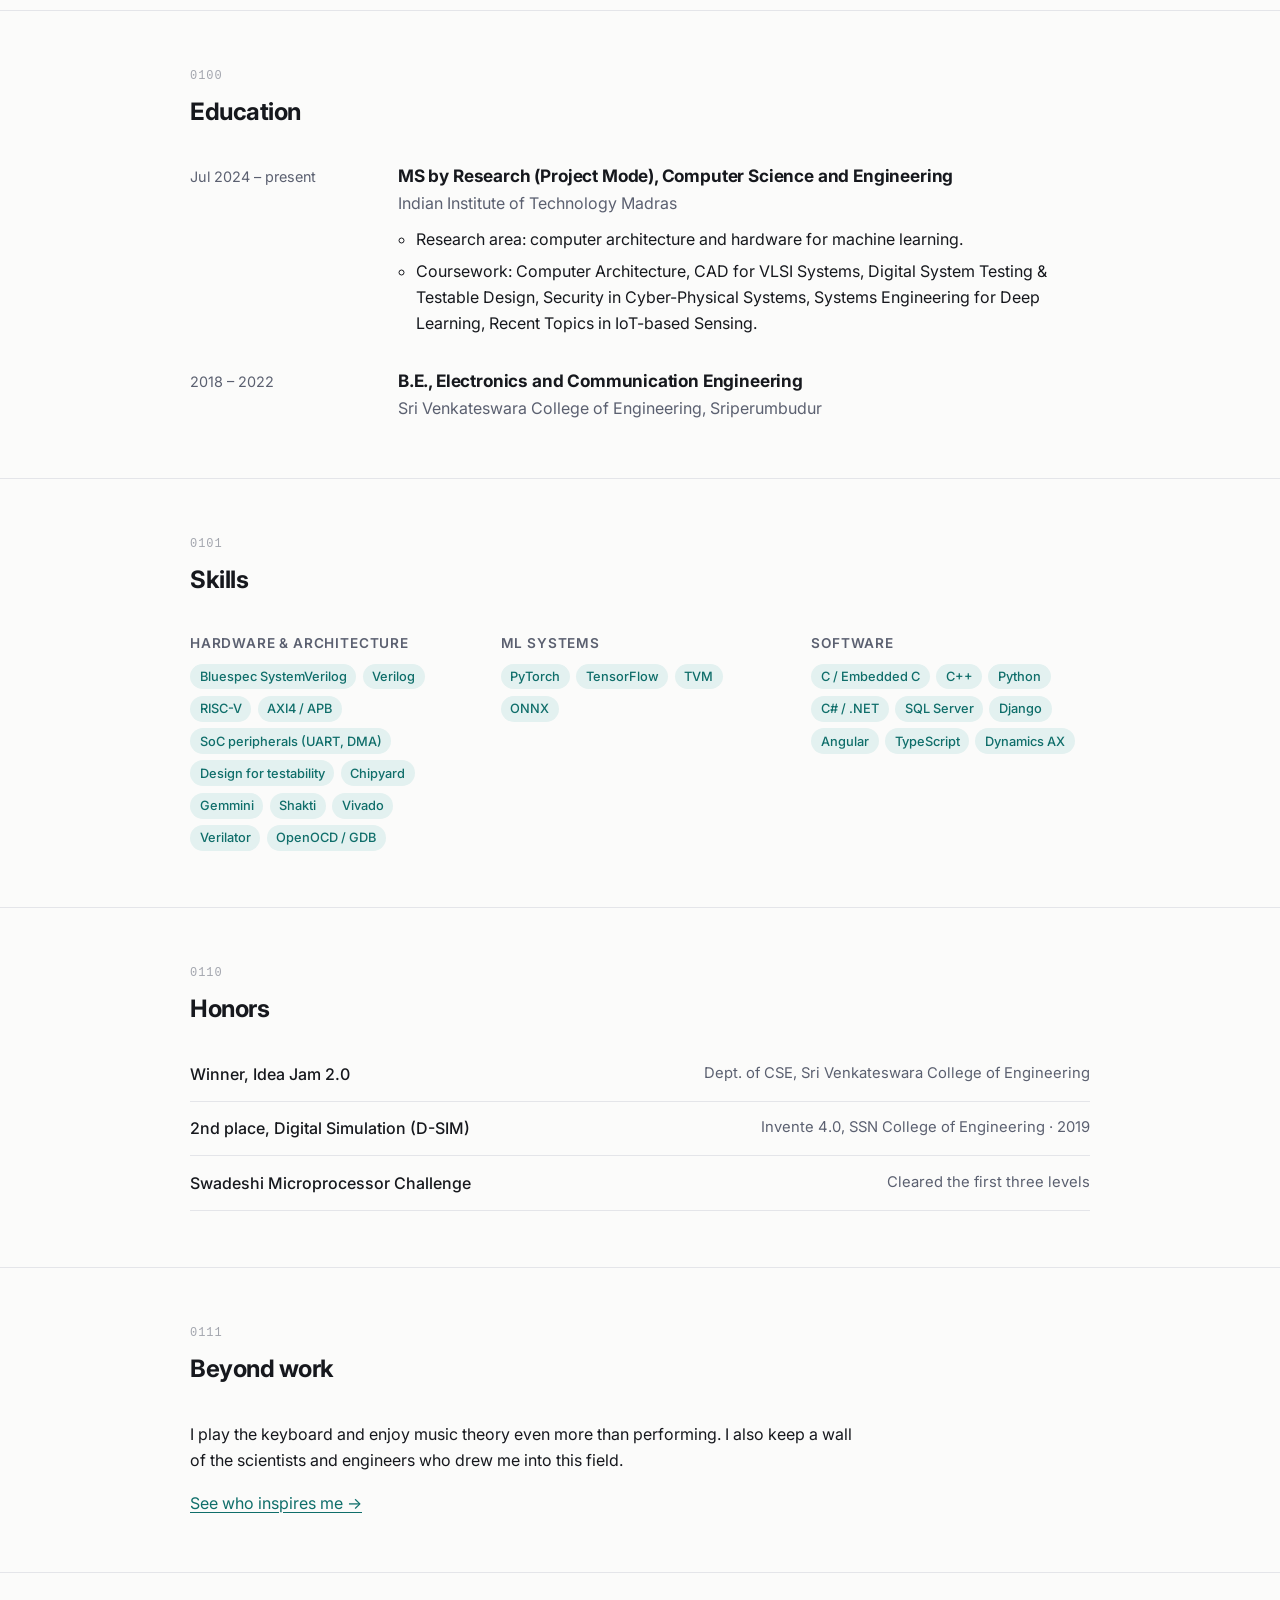
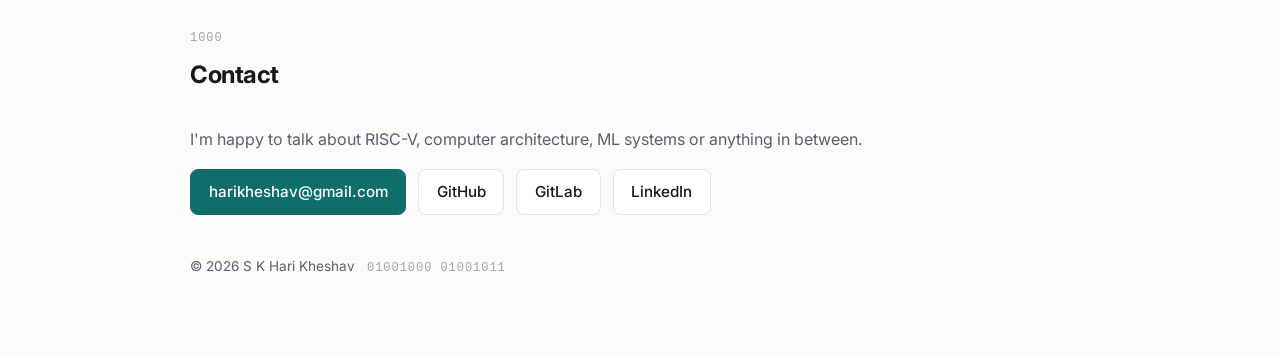
==== commit c3ae3831: "Remove résumé" ====
--- a/index.html
+++ b/index.html
@@ -77,10 +77,6 @@
           <svg viewBox="0 0 24 24" aria-hidden="true"><path d="M20.447 20.452h-3.554v-5.569c0-1.328-.027-3.037-1.852-3.037-1.853 0-2.136 1.445-2.136 2.939v5.667H9.351V9h3.414v1.561h.046c.477-.9 1.637-1.85 3.37-1.85 3.601 0 4.267 2.37 4.267 5.455v6.286zM5.337 7.433c-1.144 0-2.063-.926-2.063-2.065 0-1.138.92-2.063 2.063-2.063 1.14 0 2.064.925 2.064 2.063 0 1.139-.925 2.065-2.064 2.065zm1.782 13.019H3.555V9h3.564v11.452zM22.225 0H1.771C.792 0 0 .774 0 1.729v20.542C0 23.227.792 24 1.771 24h20.451C23.2 24 24 23.227 24 22.271V1.729C24 .774 23.2 0 22.222 0h.003z"/></svg>
           LinkedIn
         </a>
-        <a class="btn" href="Resume.pdf" target="_blank" rel="noopener">
-          <svg class="stroke" viewBox="0 0 24 24" aria-hidden="true"><path d="M14 2H6a2 2 0 0 0-2 2v16a2 2 0 0 0 2 2h12a2 2 0 0 0 2-2V8z"/><path d="M14 2v6h6M9 13h6M9 17h6"/></svg>
-          Résumé
-        </a>
       </div>
       </div>
     </div>
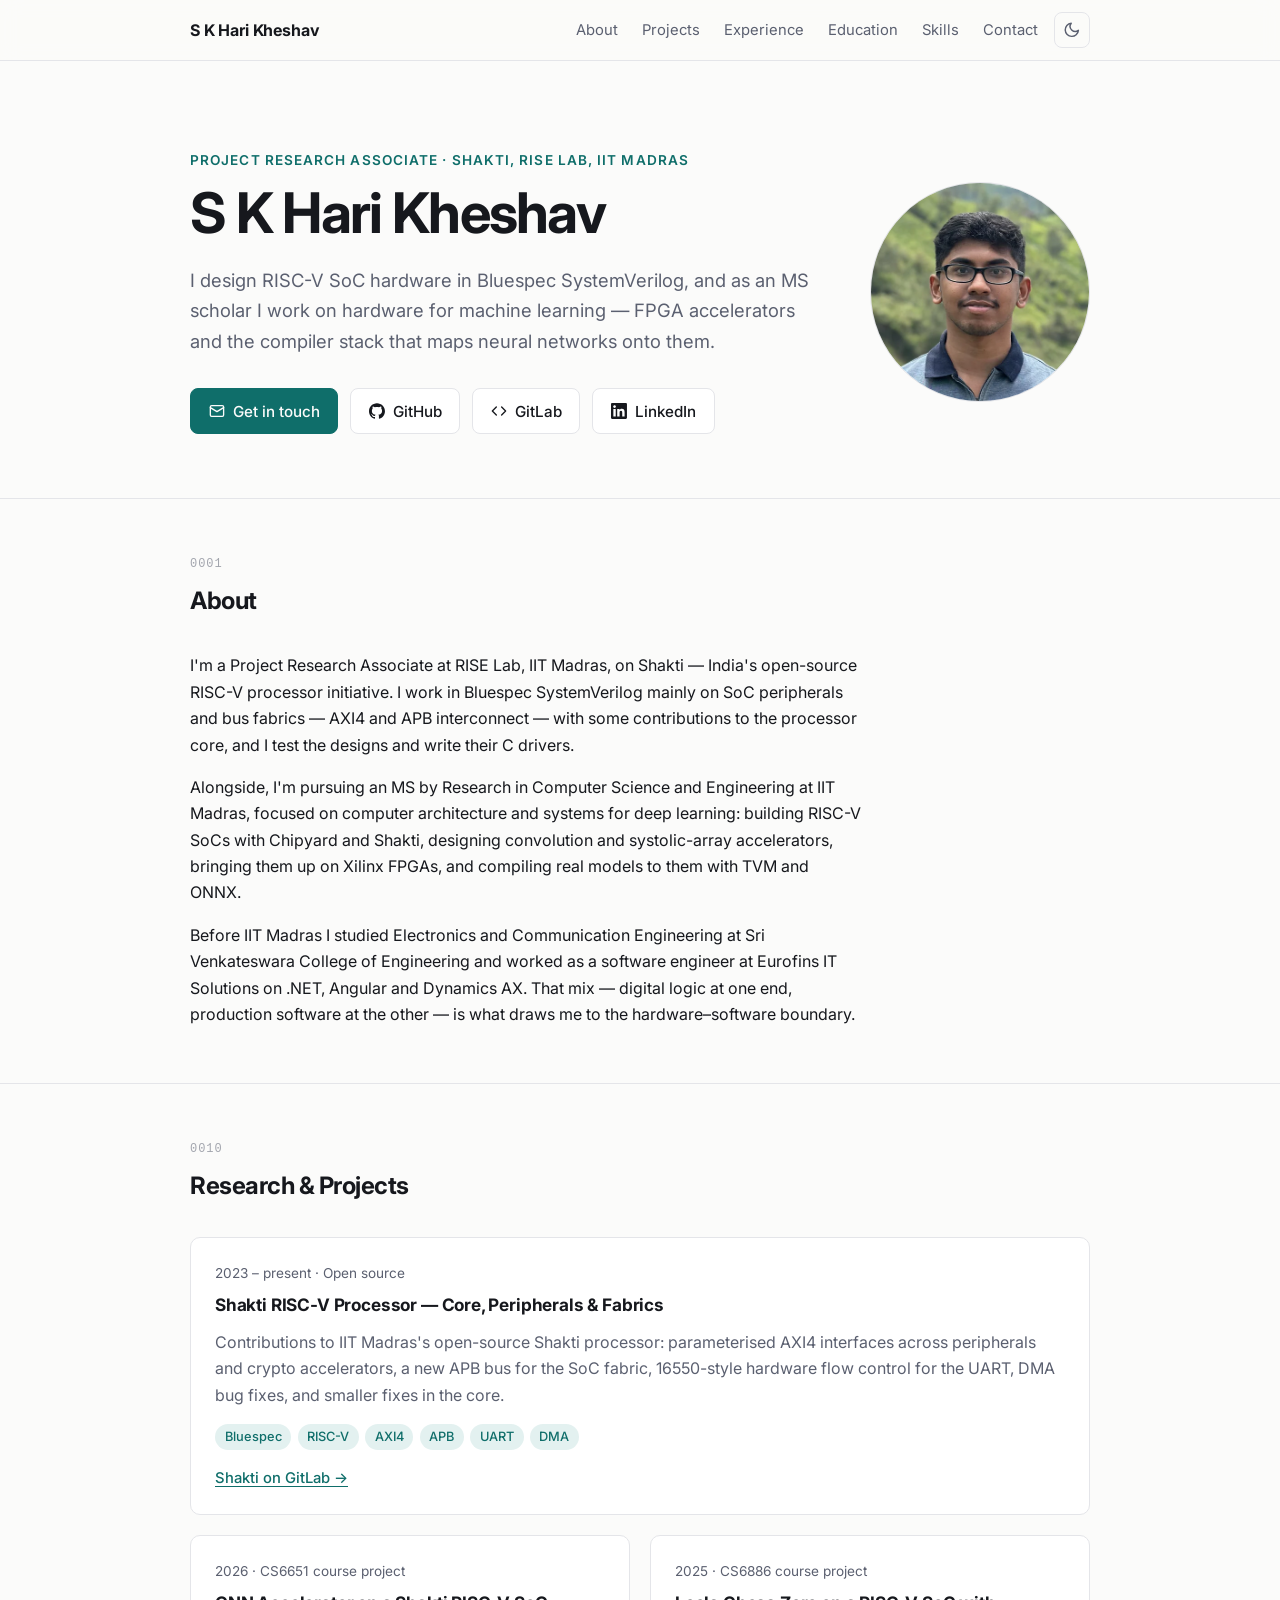
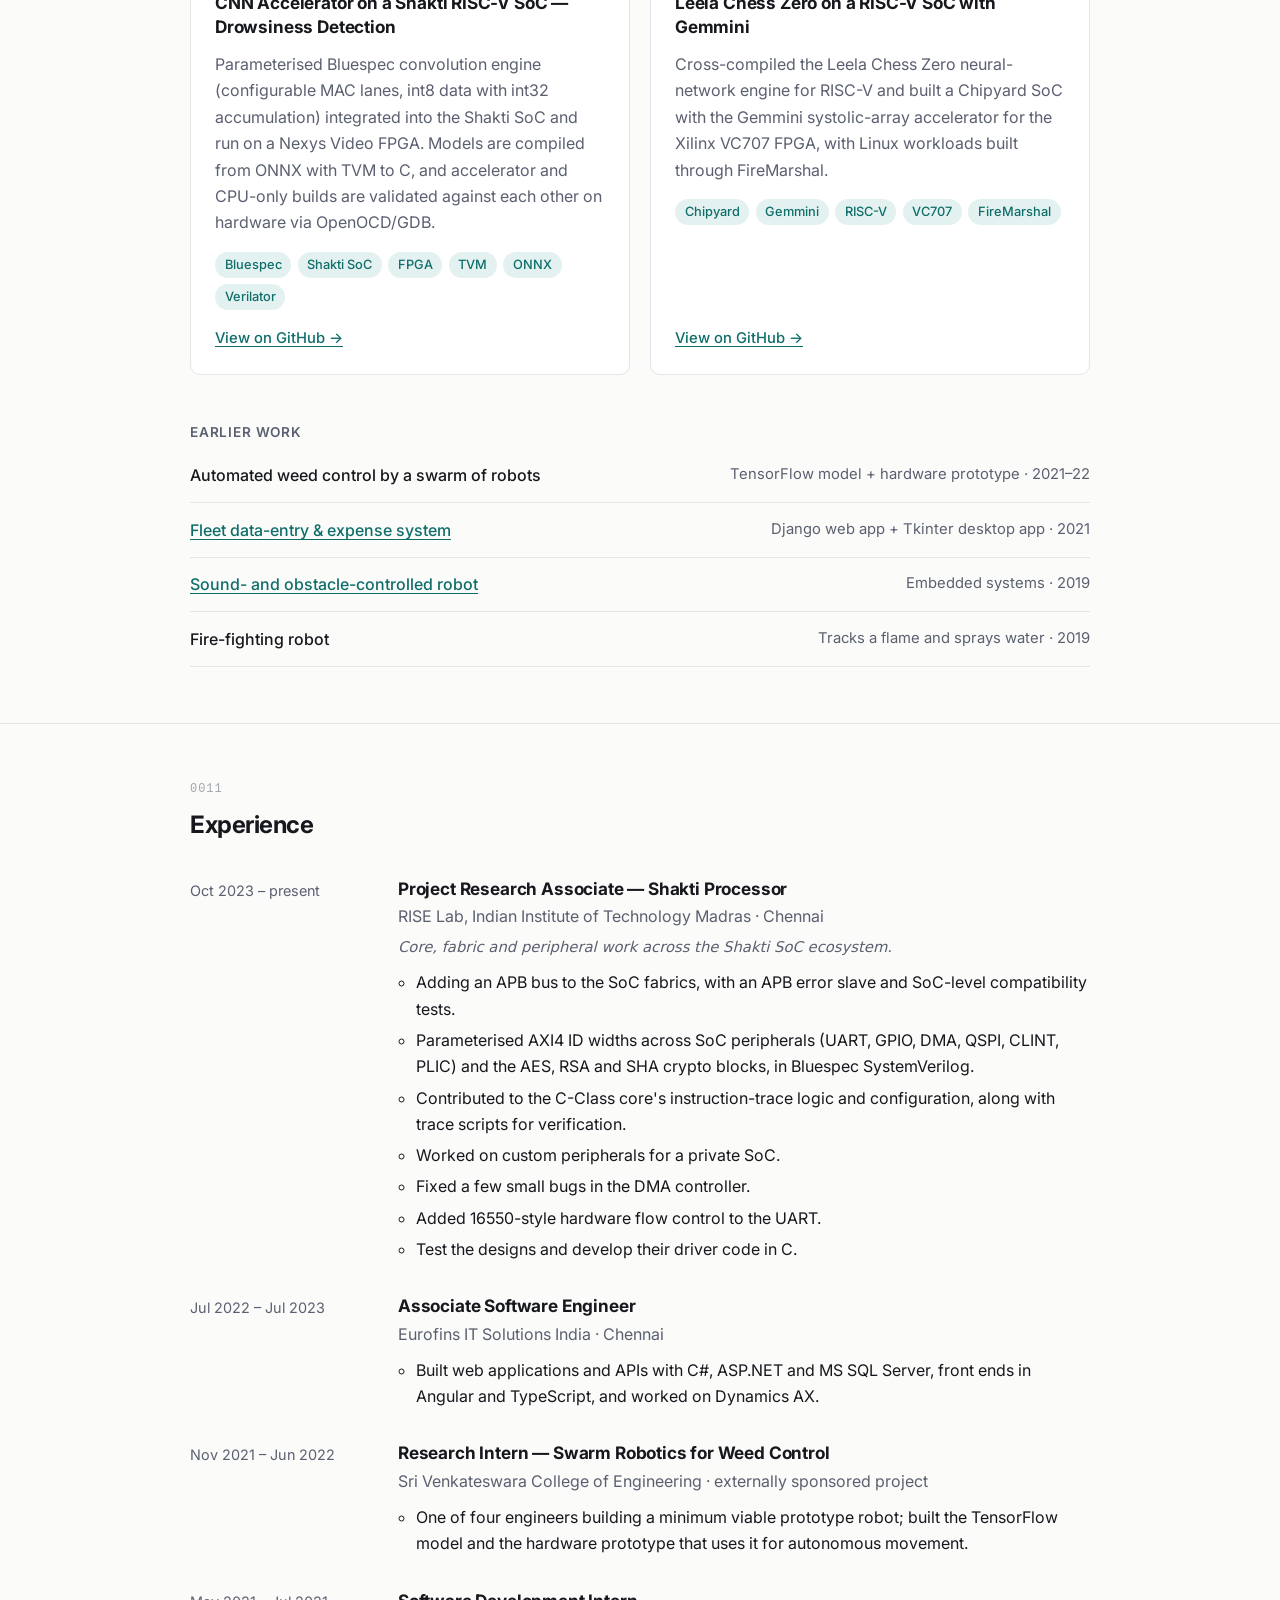
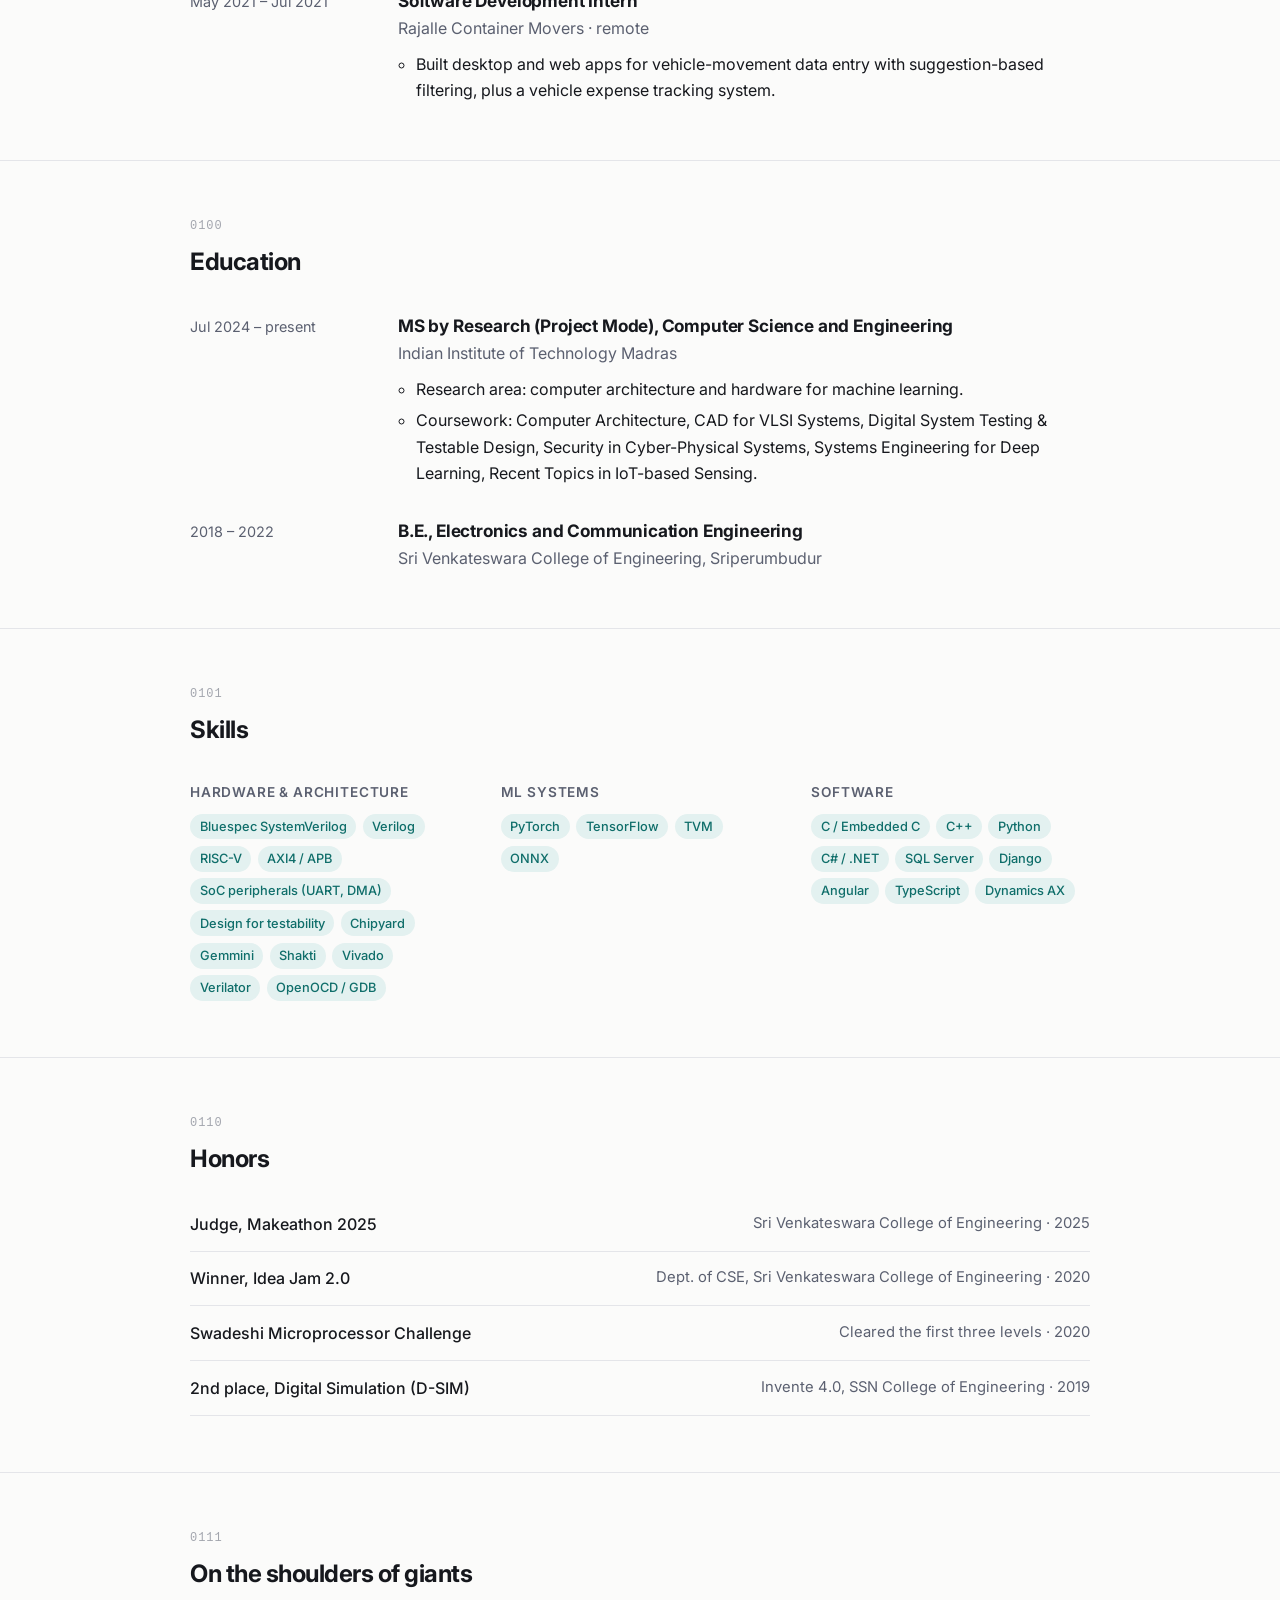
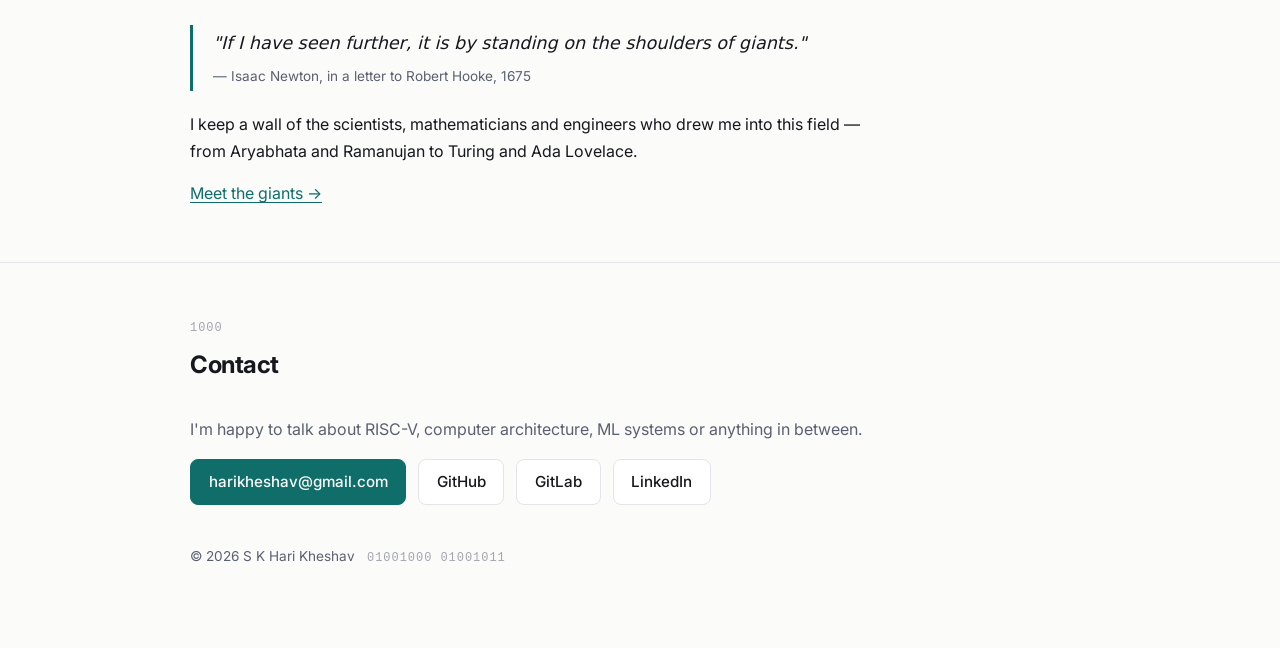
==== commit 3632c410: "Update experience, Shakti project, honors and inspirations section" ====
--- a/index.html
+++ b/index.html
@@ -99,8 +99,8 @@
           <article class="card featured">
             <p class="meta">2023 – present · Open source</p>
             <h3>Shakti RISC-V Processor — Core, Peripherals &amp; Fabrics</h3>
-            <p>Contributions to IIT Madras's open-source Shakti processor: parameterised AXI4 interfaces across peripherals and crypto accelerators, a new APB bus for the SoC fabric, and smaller fixes in the core.</p>
-            <ul class="tags"><li>Bluespec</li><li>RISC-V</li><li>AXI4</li><li>APB</li><li>SoC peripherals</li></ul>
+            <p>Contributions to IIT Madras's open-source Shakti processor: parameterised AXI4 interfaces across peripherals and crypto accelerators, a new APB bus for the SoC fabric, 16550-style hardware flow control for the UART, DMA bug fixes, and smaller fixes in the core.</p>
+            <ul class="tags"><li>Bluespec</li><li>RISC-V</li><li>AXI4</li><li>APB</li><li>UART</li><li>DMA</li></ul>
             <p class="links"><a href="https://gitlab.com/shaktiproject" target="_blank" rel="noopener">Shakti on GitLab →</a></p>
           </article>
 
@@ -152,10 +152,14 @@
             <div>
               <h3>Project Research Associate — Shakti Processor</h3>
               <p class="org">RISE Lab, Indian Institute of Technology Madras · Chennai</p>
-              <ul>
-                <li>Parameterised AXI4 ID widths across SoC peripherals (UART, GPIO, DMA, QSPI, CLINT, PLIC) and the AES, RSA and SHA crypto blocks.</li>
-                <li>Adding an APB bus to the Shakti fabrics, with an APB error slave and SoC-level compatibility tests.</li>
+              <p class="scope">Core, fabric and peripheral work across the Shakti SoC ecosystem.</p>
+              <ul>
+                <li>Adding an APB bus to the SoC fabrics, with an APB error slave and SoC-level compatibility tests.</li>
+                <li>Parameterised AXI4 ID widths across SoC peripherals (UART, GPIO, DMA, QSPI, CLINT, PLIC) and the AES, RSA and SHA crypto blocks, in Bluespec SystemVerilog.</li>
                 <li>Contributed to the C-Class core's instruction-trace logic and configuration, along with trace scripts for verification.</li>
+                <li>Worked on custom peripherals for a private SoC.</li>
+                <li>Fixed a few small bugs in the DMA controller.</li>
+                <li>Added 16550-style hardware flow control to the UART.</li>
                 <li>Test the designs and develop their driver code in C.</li>
               </ul>
             </div>
@@ -245,27 +249,35 @@
         <h2><span class="bin" aria-hidden="true">0110</span>Honors</h2>
         <ul class="compact">
           <li>
+            <span class="what">Judge, Makeathon 2025</span>
+            <span class="detail">Sri Venkateswara College of Engineering · 2025</span>
+          </li>
+          <li>
             <span class="what">Winner, Idea Jam 2.0</span>
-            <span class="detail">Dept. of CSE, Sri Venkateswara College of Engineering</span>
+            <span class="detail">Dept. of CSE, Sri Venkateswara College of Engineering · 2020</span>
+          </li>
+          <li>
+            <span class="what">Swadeshi Microprocessor Challenge</span>
+            <span class="detail">Cleared the first three levels · 2020</span>
           </li>
           <li>
             <span class="what">2nd place, Digital Simulation (D-SIM)</span>
             <span class="detail">Invente 4.0, SSN College of Engineering · 2019</span>
           </li>
-          <li>
-            <span class="what">Swadeshi Microprocessor Challenge</span>
-            <span class="detail">Cleared the first three levels</span>
-          </li>
         </ul>
       </div>
     </section>
 
-    <section id="beyond">
-      <div class="container">
-        <h2><span class="bin" aria-hidden="true">0111</span>Beyond work</h2>
+    <section id="giants">
+      <div class="container">
+        <h2><span class="bin" aria-hidden="true">0111</span>On the shoulders of giants</h2>
         <div class="prose">
-          <p>I play the keyboard and enjoy music theory even more than performing. I also keep a wall of the scientists and engineers who drew me into this field.</p>
-          <p><a href="inspirations.html">See who inspires me →</a></p>
+          <blockquote class="quote">
+            <p>"If I have seen further, it is by standing on the shoulders of giants."</p>
+            <cite>— Isaac Newton, in a letter to Robert Hooke, 1675</cite>
+          </blockquote>
+          <p>I keep a wall of the scientists, mathematicians and engineers who drew me into this field — from Aryabhata and Ramanujan to Turing and Ada Lovelace.</p>
+          <p><a href="inspirations.html">Meet the giants →</a></p>
         </div>
       </div>
     </section>
@@ -289,11 +301,16 @@
     // Theme toggle: flip between light and dark and remember the choice
     const root = document.documentElement;
     const dark = window.matchMedia('(prefers-color-scheme: dark)');
-    document.querySelector('.theme-toggle').addEventListener('click', () => {
-      const current = root.dataset.theme || (dark.matches ? 'dark' : 'light');
-      const next = current === 'dark' ? 'light' : 'dark';
+    const themeBtn = document.querySelector('.theme-toggle');
+    const effective = () => root.dataset.theme || (dark.matches ? 'dark' : 'light');
+    const syncPressed = () => themeBtn.setAttribute('aria-pressed', effective() === 'dark');
+    syncPressed();
+    dark.addEventListener('change', syncPressed);
+    themeBtn.addEventListener('click', () => {
+      const next = effective() === 'dark' ? 'light' : 'dark';
       root.dataset.theme = next;
       try { localStorage.setItem('theme', next); } catch (e) {}
+      syncPressed();
     });
 
     // Mobile menu: toggle, and close after choosing a section or pressing Escape
--- a/style.css
+++ b/style.css
@@ -567,3 +567,21 @@
 .site-header ul { order: 1; }
 .theme-toggle { order: 2; }
 .menu-toggle { order: 3; }
+
+.entry .scope { margin: 0.35rem 0 0; font-size: 0.925rem; font-style: italic; color: var(--muted); }
+
+.quote {
+  margin: 0 0 1.25rem;
+  padding: 0.25rem 0 0.25rem 1.25rem;
+  border-left: 3px solid var(--accent);
+}
+
+.quote p { margin: 0; font-size: 1.1rem; font-style: italic; }
+
+.quote cite {
+  display: block;
+  margin-top: 0.4rem;
+  font-size: 0.85rem;
+  font-style: normal;
+  color: var(--muted);
+}
